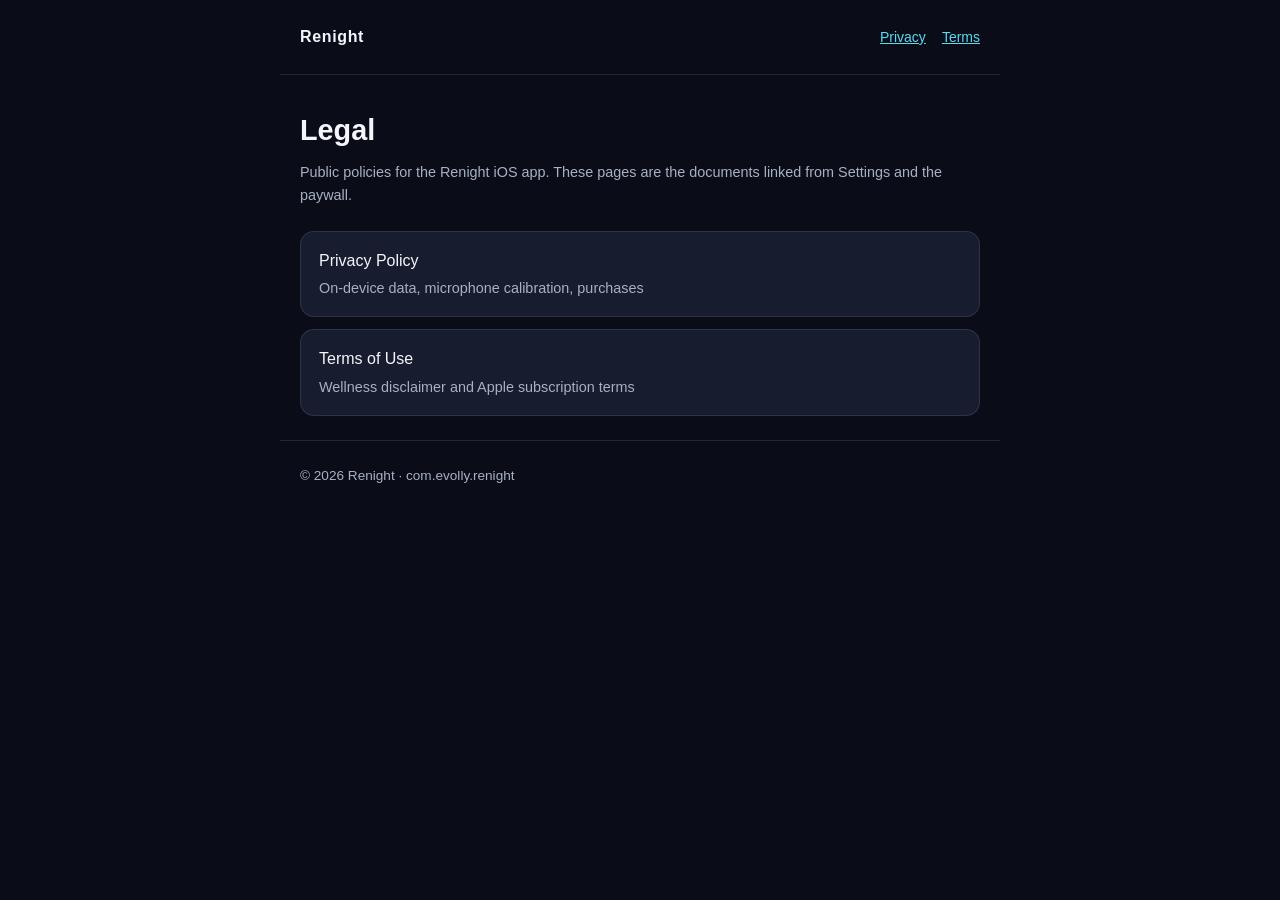
==== index.html @ 6c36dea8 "Add Renight privacy policy and terms for GitHub Pages" ====
<!DOCTYPE html>
<html lang="en">
<head>
  <meta charset="utf-8">
  <meta name="viewport" content="width=device-width, initial-scale=1">
  <title>Renight Legal</title>
  <link rel="stylesheet" href="style.css">
</head>
<body>
  <header>
    <a class="brand" href="./">Renight</a>
    <nav>
      <a href="privacy.html">Privacy</a>
      <a href="terms.html">Terms</a>
    </nav>
  </header>
  <main>
    <h1>Legal</h1>
    <p class="meta">Public policies for the Renight iOS app. These pages are the documents linked from Settings and the paywall.</p>
    <div class="links">
      <a href="privacy.html">Privacy Policy<span>On-device data, microphone calibration, purchases</span></a>
      <a href="terms.html">Terms of Use<span>Wellness disclaimer and Apple subscription terms</span></a>
    </div>
  </main>
  <footer>© 2026 Renight · com.evolly.renight</footer>
</body>
</html>
---- style.css ----
:root {
  --bg: #0a0d17;
  --card: #171c2e;
  --text: #f4f6fb;
  --muted: #a8b0c4;
  --accent: #59d9f2;
  --line: rgba(255, 255, 255, 0.1);
}
* { box-sizing: border-box; }
html, body {
  margin: 0;
  background: var(--bg);
  color: var(--text);
  font-family: -apple-system, BlinkMacSystemFont, "Segoe UI", sans-serif;
  line-height: 1.6;
}
body { min-height: 100vh; }
a { color: var(--accent); }
header, main, footer {
  max-width: 720px;
  margin: 0 auto;
  padding: 24px 20px;
}
header {
  display: flex;
  align-items: baseline;
  justify-content: space-between;
  gap: 16px;
  border-bottom: 1px solid var(--line);
}
nav { display: flex; gap: 16px; font-size: 14px; }
.brand { font-weight: 650; letter-spacing: 0.04em; color: var(--text); text-decoration: none; }
h1 { font-size: 1.8rem; margin: 8px 0 8px; }
.meta { color: var(--muted); font-size: 0.9rem; }
.card {
  background: var(--card);
  border: 1px solid var(--line);
  border-radius: 16px;
  padding: 20px 22px;
  margin: 16px 0;
}
h2 { font-size: 1.1rem; margin: 0 0 8px; }
p { margin: 0 0 12px; color: var(--text); }
.card p:last-child { margin-bottom: 0; }
footer { color: var(--muted); font-size: 0.85rem; border-top: 1px solid var(--line); }
.links { display: grid; gap: 12px; margin-top: 24px; }
.links a {
  display: block;
  background: var(--card);
  border: 1px solid var(--line);
  border-radius: 14px;
  padding: 16px 18px;
  text-decoration: none;
  color: var(--text);
}
.links a span { display: block; color: var(--muted); font-size: 0.9rem; margin-top: 4px; }
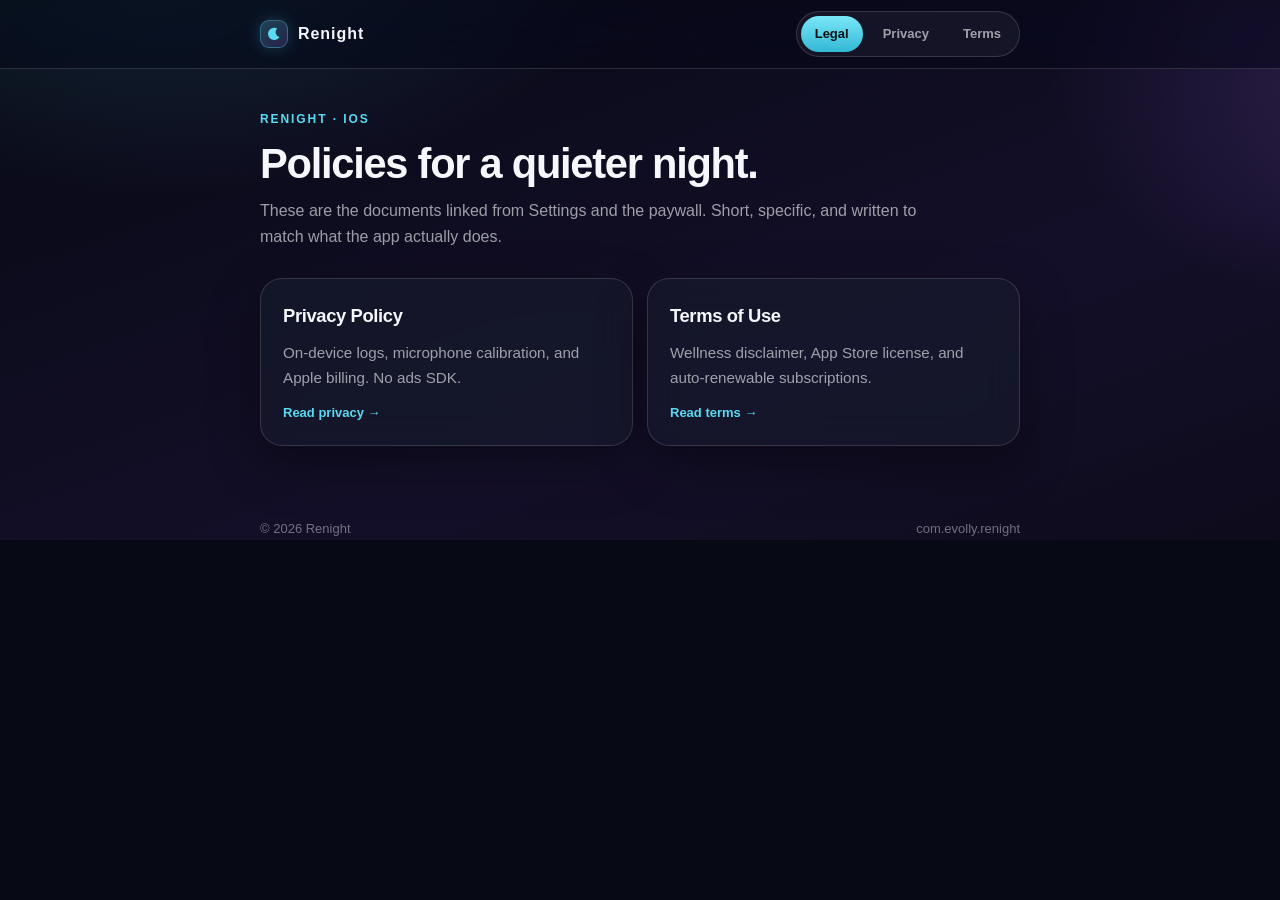
==== commit f0dc6b22: "Restyle legal pages to match Renight glass UI" ====
--- a/index.html
+++ b/index.html
@@ -7,21 +7,47 @@
   <link rel="stylesheet" href="style.css">
 </head>
 <body>
-  <header>
-    <a class="brand" href="./">Renight</a>
-    <nav>
-      <a href="privacy.html">Privacy</a>
-      <a href="terms.html">Terms</a>
-    </nav>
+  <header class="top">
+    <div class="top-inner">
+      <a class="brand" href="./">
+        <span class="mark" aria-hidden="true">
+          <svg width="16" height="16" viewBox="0 0 16 16" fill="none">
+            <path d="M11.2 2.4A6.2 6.2 0 1 0 13.6 11 5.1 5.1 0 0 1 11.2 2.4Z" fill="#59D9F2"/>
+          </svg>
+        </span>
+        Renight
+      </a>
+      <nav>
+        <a href="./" class="active">Legal</a>
+        <a href="privacy.html">Privacy</a>
+        <a href="terms.html">Terms</a>
+      </nav>
+    </div>
   </header>
+
   <main>
-    <h1>Legal</h1>
-    <p class="meta">Public policies for the Renight iOS app. These pages are the documents linked from Settings and the paywall.</p>
+    <section class="hero">
+      <div class="kicker">Renight · iOS</div>
+      <h1>Policies for a quieter night.</h1>
+      <p class="meta">These are the documents linked from Settings and the paywall. Short, specific, and written to match what the app actually does.</p>
+    </section>
     <div class="links">
-      <a href="privacy.html">Privacy Policy<span>On-device data, microphone calibration, purchases</span></a>
-      <a href="terms.html">Terms of Use<span>Wellness disclaimer and Apple subscription terms</span></a>
+      <a class="tile" href="privacy.html">
+        <strong>Privacy Policy</strong>
+        <span>On-device logs, microphone calibration, and Apple billing. No ads SDK.</span>
+        <em>Read privacy →</em>
+      </a>
+      <a class="tile" href="terms.html">
+        <strong>Terms of Use</strong>
+        <span>Wellness disclaimer, App Store license, and auto-renewable subscriptions.</span>
+        <em>Read terms →</em>
+      </a>
     </div>
   </main>
-  <footer>© 2026 Renight · com.evolly.renight</footer>
+
+  <footer class="site-foot">
+    <span>© 2026 Renight</span>
+    <span>com.evolly.renight</span>
+  </footer>
 </body>
 </html>
--- a/style.css
+++ b/style.css
@@ -1,56 +1,242 @@
 :root {
-  --bg: #0a0d17;
-  --card: #171c2e;
-  --text: #f4f6fb;
-  --muted: #a8b0c4;
+  --bg-1: #070914;
+  --bg-2: #140f29;
+  --bg-3: #08070f;
+  --glass: rgba(23, 28, 46, 0.62);
+  --glass-strong: rgba(18, 22, 38, 0.82);
+  --text: #f5f7fc;
+  --muted: rgba(245, 247, 252, 0.62);
+  --faint: rgba(245, 247, 252, 0.42);
   --accent: #59d9f2;
-  --line: rgba(255, 255, 255, 0.1);
-}
+  --accent-deep: #33b8d4;
+  --violet: #ad73fa;
+  --gold: #fac759;
+  --stroke: rgba(255, 255, 255, 0.14);
+  --shadow: 0 18px 50px rgba(0, 0, 0, 0.35);
+  --radius: 22px;
+  --max: 760px;
+}
+
 * { box-sizing: border-box; }
+
 html, body {
   margin: 0;
-  background: var(--bg);
+  min-height: 100%;
   color: var(--text);
-  font-family: -apple-system, BlinkMacSystemFont, "Segoe UI", sans-serif;
-  line-height: 1.6;
-}
-body { min-height: 100vh; }
-a { color: var(--accent); }
-header, main, footer {
-  max-width: 720px;
+  font-family: "SF Pro Text", "SF Pro Display", -apple-system, BlinkMacSystemFont, "Segoe UI", sans-serif;
+  line-height: 1.65;
+  background: var(--bg-1);
+}
+
+body {
+  background:
+    radial-gradient(900px 520px at 12% -10%, rgba(89, 217, 242, 0.16), transparent 55%),
+    radial-gradient(720px 480px at 110% 8%, rgba(173, 115, 250, 0.18), transparent 50%),
+    radial-gradient(700px 500px at 50% 120%, rgba(115, 140, 250, 0.12), transparent 55%),
+    linear-gradient(160deg, var(--bg-1), var(--bg-2) 48%, var(--bg-3));
+  background-attachment: fixed;
+}
+
+.wrap {
+  width: min(var(--max), calc(100% - 32px));
   margin: 0 auto;
-  padding: 24px 20px;
-}
-header {
-  display: flex;
-  align-items: baseline;
+}
+
+.top {
+  position: sticky;
+  top: 0;
+  z-index: 10;
+  backdrop-filter: blur(22px) saturate(140%);
+  -webkit-backdrop-filter: blur(22px) saturate(140%);
+  background: rgba(7, 9, 20, 0.55);
+  border-bottom: 1px solid var(--stroke);
+}
+
+.top-inner {
+  width: min(var(--max), calc(100% - 32px));
+  margin: 0 auto;
+  display: flex;
+  align-items: center;
   justify-content: space-between;
   gap: 16px;
-  border-bottom: 1px solid var(--line);
-}
-nav { display: flex; gap: 16px; font-size: 14px; }
-.brand { font-weight: 650; letter-spacing: 0.04em; color: var(--text); text-decoration: none; }
-h1 { font-size: 1.8rem; margin: 8px 0 8px; }
-.meta { color: var(--muted); font-size: 0.9rem; }
+  min-height: 68px;
+}
+
+.brand {
+  display: flex;
+  align-items: center;
+  gap: 10px;
+  color: var(--text);
+  text-decoration: none;
+  font-weight: 650;
+  letter-spacing: 0.06em;
+}
+
+.mark {
+  width: 28px;
+  height: 28px;
+  display: grid;
+  place-items: center;
+  border-radius: 9px;
+  background: linear-gradient(145deg, rgba(89, 217, 242, 0.25), rgba(173, 115, 250, 0.2));
+  border: 1px solid rgba(89, 217, 242, 0.35);
+  box-shadow: 0 0 16px rgba(89, 217, 242, 0.22);
+}
+
+.mark svg { display: block; }
+
+nav {
+  display: flex;
+  gap: 6px;
+  padding: 4px;
+  border-radius: 999px;
+  background: rgba(255, 255, 255, 0.05);
+  border: 1px solid var(--stroke);
+}
+
+nav a {
+  color: var(--muted);
+  text-decoration: none;
+  font-size: 13px;
+  font-weight: 550;
+  padding: 7px 14px;
+  border-radius: 999px;
+}
+
+nav a:hover { color: var(--text); }
+nav a.active {
+  color: #081016;
+  background: linear-gradient(180deg, #7ae7f8, var(--accent-deep));
+}
+
+main {
+  width: min(var(--max), calc(100% - 32px));
+  margin: 0 auto;
+  padding: 36px 0 72px;
+}
+
+.hero {
+  margin-bottom: 28px;
+}
+
+.kicker {
+  display: inline-flex;
+  align-items: center;
+  gap: 8px;
+  color: var(--accent);
+  font-size: 12px;
+  font-weight: 650;
+  letter-spacing: 0.16em;
+  text-transform: uppercase;
+  margin-bottom: 10px;
+}
+
+h1 {
+  margin: 0 0 10px;
+  font-size: clamp(1.9rem, 4vw, 2.6rem);
+  line-height: 1.15;
+  letter-spacing: -0.03em;
+  font-weight: 700;
+}
+
+.meta {
+  color: var(--muted);
+  margin: 0;
+  max-width: 42em;
+}
+
+.stack { display: grid; gap: 14px; }
+
 .card {
-  background: var(--card);
-  border: 1px solid var(--line);
-  border-radius: 16px;
-  padding: 20px 22px;
-  margin: 16px 0;
-}
-h2 { font-size: 1.1rem; margin: 0 0 8px; }
-p { margin: 0 0 12px; color: var(--text); }
+  position: relative;
+  overflow: hidden;
+  background: var(--glass);
+  border: 1px solid var(--stroke);
+  border-radius: var(--radius);
+  padding: 22px 24px 20px;
+  box-shadow: var(--shadow);
+  backdrop-filter: blur(18px);
+  -webkit-backdrop-filter: blur(18px);
+}
+
+.card::before {
+  content: "";
+  position: absolute;
+  inset: 0 0 auto;
+  height: 1px;
+  background: linear-gradient(90deg, transparent, rgba(255,255,255,0.45), transparent);
+}
+
+h2 {
+  margin: 0 0 8px;
+  font-size: 1.05rem;
+  letter-spacing: -0.01em;
+}
+
+p {
+  margin: 0 0 12px;
+  color: rgba(245, 247, 252, 0.86);
+}
+
 .card p:last-child { margin-bottom: 0; }
-footer { color: var(--muted); font-size: 0.85rem; border-top: 1px solid var(--line); }
-.links { display: grid; gap: 12px; margin-top: 24px; }
-.links a {
-  display: block;
-  background: var(--card);
-  border: 1px solid var(--line);
-  border-radius: 14px;
-  padding: 16px 18px;
+
+.links {
+  display: grid;
+  grid-template-columns: 1fr 1fr;
+  gap: 14px;
+  margin-top: 8px;
+}
+
+.tile {
+  display: flex;
+  flex-direction: column;
+  gap: 8px;
+  min-height: 168px;
+  padding: 22px;
   text-decoration: none;
   color: var(--text);
-}
-.links a span { display: block; color: var(--muted); font-size: 0.9rem; margin-top: 4px; }
+  background: var(--glass);
+  border: 1px solid var(--stroke);
+  border-radius: var(--radius);
+  box-shadow: var(--shadow);
+  backdrop-filter: blur(18px);
+  transition: transform 0.2s ease, border-color 0.2s ease;
+}
+
+.tile:hover {
+  transform: translateY(-2px);
+  border-color: rgba(89, 217, 242, 0.45);
+}
+
+.tile strong {
+  font-size: 1.15rem;
+  letter-spacing: -0.02em;
+}
+
+.tile span { color: var(--muted); font-size: 0.95rem; }
+.tile em {
+  margin-top: auto;
+  font-style: normal;
+  color: var(--accent);
+  font-size: 13px;
+  font-weight: 600;
+}
+
+.site-foot {
+  width: min(var(--max), calc(100% - 32px));
+  margin: 0 auto 36px;
+  color: var(--faint);
+  font-size: 13px;
+  display: flex;
+  justify-content: space-between;
+  gap: 12px;
+  flex-wrap: wrap;
+}
+
+.site-foot a { color: var(--muted); text-decoration: none; }
+.site-foot a:hover { color: var(--accent); }
+
+@media (max-width: 640px) {
+  .links { grid-template-columns: 1fr; }
+  nav a { padding: 7px 11px; }
+}
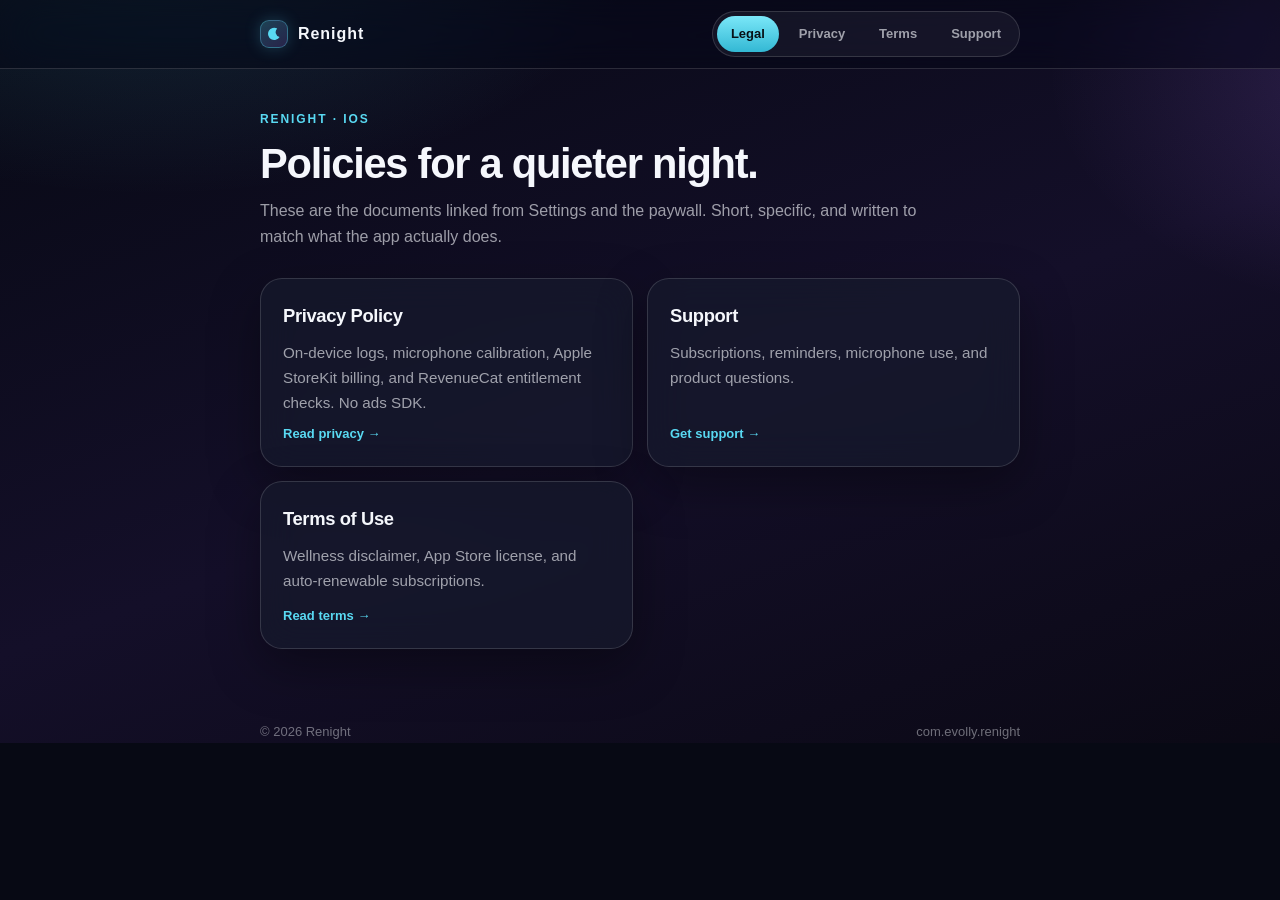
==== commit 9dcb604c: "Add support page and sync legal disclosures for Renight 2.1" ====
--- a/index.html
+++ b/index.html
@@ -21,6 +21,7 @@
         <a href="./" class="active">Legal</a>
         <a href="privacy.html">Privacy</a>
         <a href="terms.html">Terms</a>
+        <a href="support.html">Support</a>
       </nav>
     </div>
   </header>
@@ -34,8 +35,13 @@
     <div class="links">
       <a class="tile" href="privacy.html">
         <strong>Privacy Policy</strong>
-        <span>On-device logs, microphone calibration, and Apple billing. No ads SDK.</span>
+        <span>On-device logs, microphone calibration, Apple StoreKit billing, and RevenueCat entitlement checks. No ads SDK.</span>
         <em>Read privacy →</em>
+      </a>
+      <a class="tile" href="support.html">
+        <strong>Support</strong>
+        <span>Subscriptions, reminders, microphone use, and product questions.</span>
+        <em>Get support →</em>
       </a>
       <a class="tile" href="terms.html">
         <strong>Terms of Use</strong>
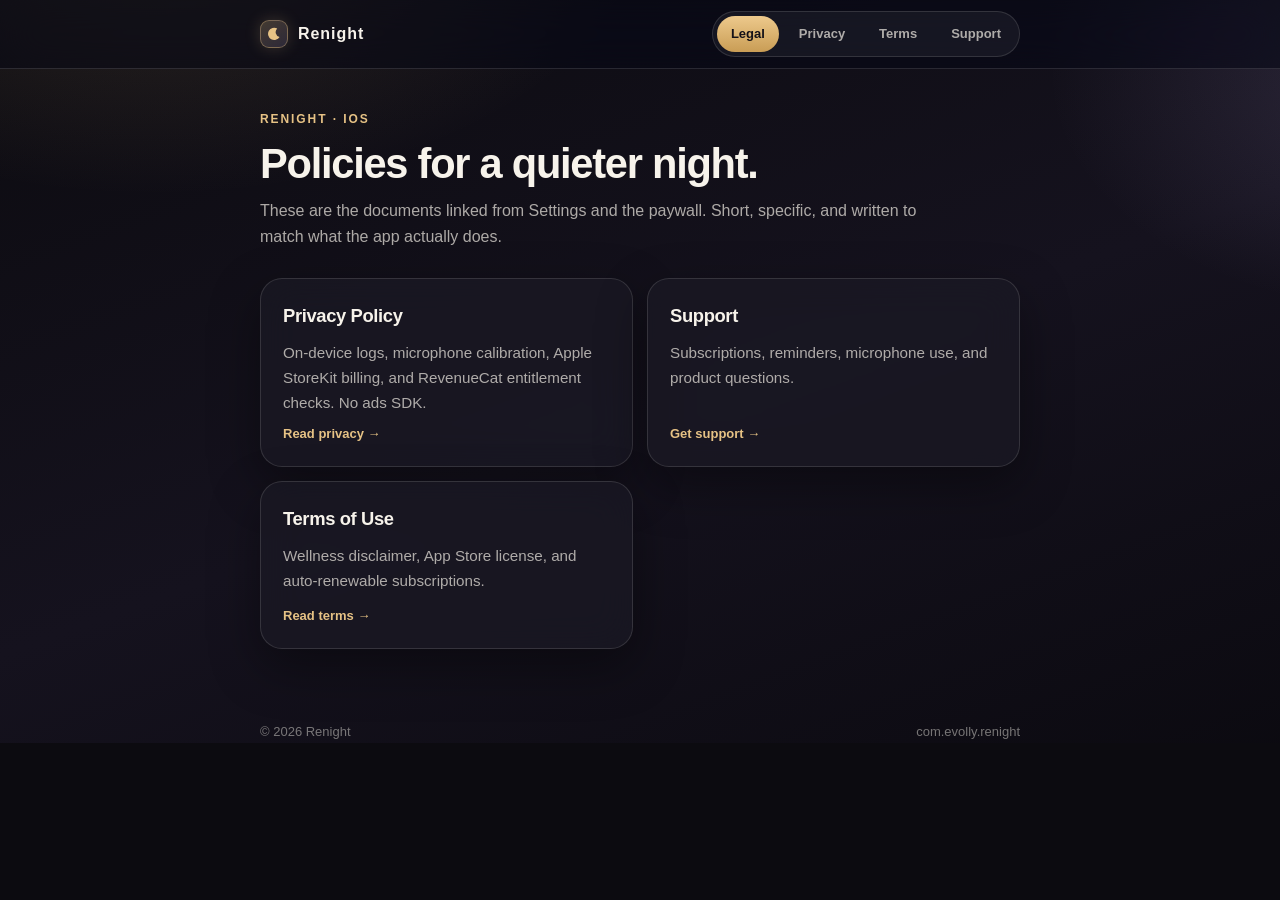
==== commit 0468152e: "更新法务与支持页至2.2暖月光视觉并补全本机私密存储说明" ====
--- a/index.html
+++ b/index.html
@@ -12,7 +12,7 @@
       <a class="brand" href="./">
         <span class="mark" aria-hidden="true">
           <svg width="16" height="16" viewBox="0 0 16 16" fill="none">
-            <path d="M11.2 2.4A6.2 6.2 0 1 0 13.6 11 5.1 5.1 0 0 1 11.2 2.4Z" fill="#59D9F2"/>
+            <path d="M11.2 2.4A6.2 6.2 0 1 0 13.6 11 5.1 5.1 0 0 1 11.2 2.4Z" fill="#E6C285"/>
           </svg>
         </span>
         Renight
--- a/style.css
+++ b/style.css
@@ -1,18 +1,18 @@
 :root {
-  --bg-1: #070914;
-  --bg-2: #140f29;
-  --bg-3: #08070f;
-  --glass: rgba(23, 28, 46, 0.62);
-  --glass-strong: rgba(18, 22, 38, 0.82);
-  --text: #f5f7fc;
-  --muted: rgba(245, 247, 252, 0.62);
-  --faint: rgba(245, 247, 252, 0.42);
-  --accent: #59d9f2;
-  --accent-deep: #33b8d4;
-  --violet: #ad73fa;
-  --gold: #fac759;
-  --stroke: rgba(255, 255, 255, 0.14);
-  --shadow: 0 18px 50px rgba(0, 0, 0, 0.35);
+  --bg-1: #0c0b10;
+  --bg-2: #15121e;
+  --bg-3: #09080d;
+  --glass: rgba(27, 25, 36, 0.72);
+  --glass-strong: rgba(20, 18, 28, 0.88);
+  --text: #f7f3eb;
+  --muted: rgba(247, 243, 235, 0.68);
+  --faint: rgba(247, 243, 235, 0.45);
+  --accent: #e6c285;
+  --accent-deep: #c99d55;
+  --violet: #b09ed8;
+  --gold: #edc98c;
+  --stroke: rgba(247, 243, 235, 0.13);
+  --shadow: 0 18px 50px rgba(0, 0, 0, 0.38);
   --radius: 22px;
   --max: 760px;
 }
@@ -30,9 +30,9 @@
 
 body {
   background:
-    radial-gradient(900px 520px at 12% -10%, rgba(89, 217, 242, 0.16), transparent 55%),
-    radial-gradient(720px 480px at 110% 8%, rgba(173, 115, 250, 0.18), transparent 50%),
-    radial-gradient(700px 500px at 50% 120%, rgba(115, 140, 250, 0.12), transparent 55%),
+    radial-gradient(900px 520px at 12% -10%, rgba(230, 194, 133, 0.15), transparent 55%),
+    radial-gradient(720px 480px at 110% 8%, rgba(176, 158, 216, 0.16), transparent 50%),
+    radial-gradient(700px 500px at 50% 120%, rgba(158, 174, 209, 0.12), transparent 55%),
     linear-gradient(160deg, var(--bg-1), var(--bg-2) 48%, var(--bg-3));
   background-attachment: fixed;
 }
@@ -78,9 +78,9 @@
   display: grid;
   place-items: center;
   border-radius: 9px;
-  background: linear-gradient(145deg, rgba(89, 217, 242, 0.25), rgba(173, 115, 250, 0.2));
-  border: 1px solid rgba(89, 217, 242, 0.35);
-  box-shadow: 0 0 16px rgba(89, 217, 242, 0.22);
+  background: linear-gradient(145deg, rgba(230, 194, 133, 0.24), rgba(176, 158, 216, 0.18));
+  border: 1px solid rgba(230, 194, 133, 0.38);
+  box-shadow: 0 0 16px rgba(230, 194, 133, 0.2);
 }
 
 .mark svg { display: block; }
@@ -105,8 +105,8 @@
 
 nav a:hover { color: var(--text); }
 nav a.active {
-  color: #081016;
-  background: linear-gradient(180deg, #7ae7f8, var(--accent-deep));
+  color: #141118;
+  background: linear-gradient(180deg, #edc98c, var(--accent-deep));
 }
 
 main {
@@ -205,7 +205,7 @@
 
 .tile:hover {
   transform: translateY(-2px);
-  border-color: rgba(89, 217, 242, 0.45);
+  border-color: rgba(230, 194, 133, 0.45);
 }
 
 .tile strong {
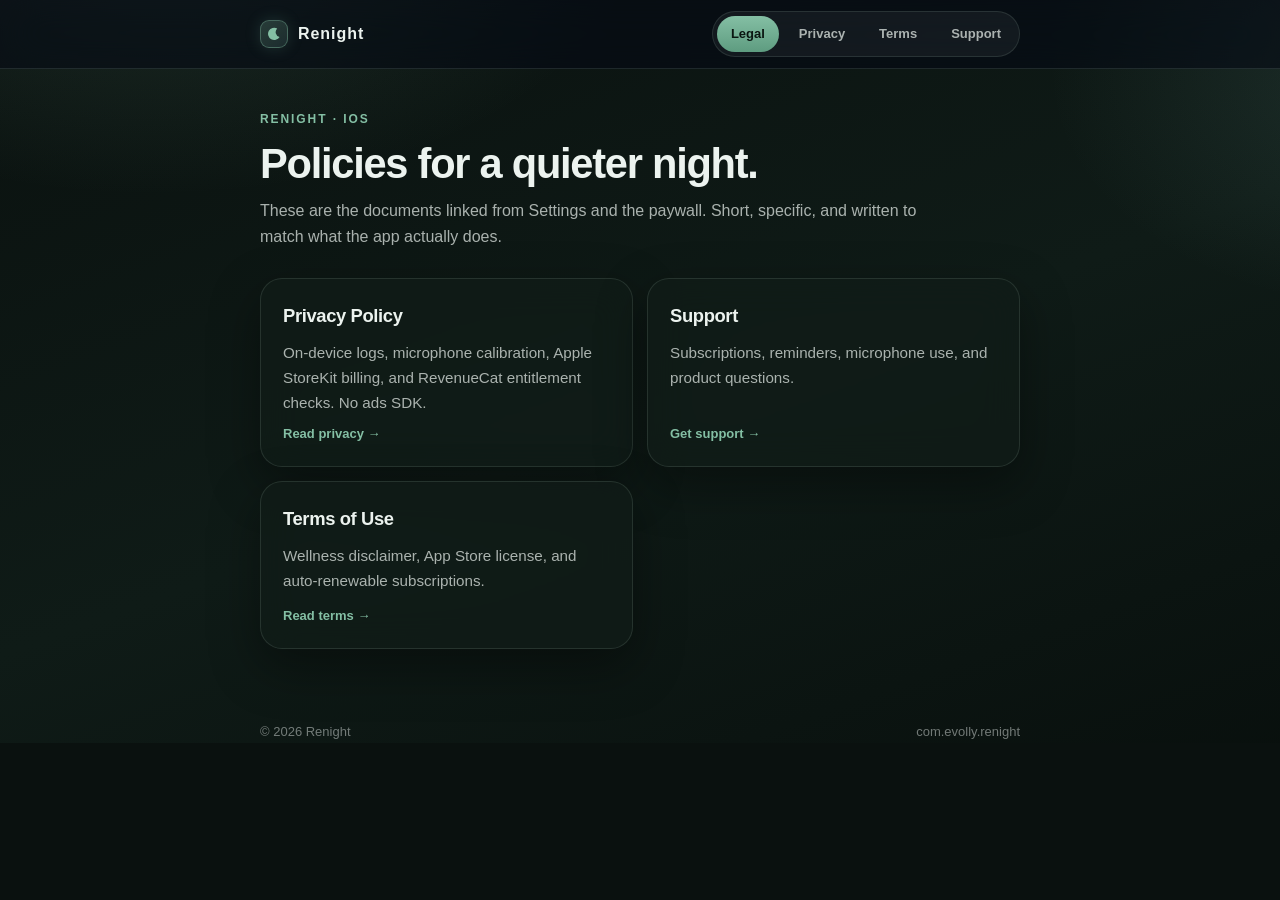
==== commit 498ef30f: "升级独立法务与支持站为京都夜雨苔绿（Kyoto Moss）视觉主题" ====
--- a/index.html
+++ b/index.html
@@ -12,7 +12,7 @@
       <a class="brand" href="./">
         <span class="mark" aria-hidden="true">
           <svg width="16" height="16" viewBox="0 0 16 16" fill="none">
-            <path d="M11.2 2.4A6.2 6.2 0 1 0 13.6 11 5.1 5.1 0 0 1 11.2 2.4Z" fill="#E6C285"/>
+            <path d="M11.2 2.4A6.2 6.2 0 1 0 13.6 11 5.1 5.1 0 0 1 11.2 2.4Z" fill="#84BFA4"/>
           </svg>
         </span>
         Renight
--- a/style.css
+++ b/style.css
@@ -1,17 +1,17 @@
 :root {
-  --bg-1: #0c0b10;
-  --bg-2: #15121e;
-  --bg-3: #09080d;
-  --glass: rgba(27, 25, 36, 0.72);
-  --glass-strong: rgba(20, 18, 28, 0.88);
-  --text: #f7f3eb;
-  --muted: rgba(247, 243, 235, 0.68);
-  --faint: rgba(247, 243, 235, 0.45);
-  --accent: #e6c285;
-  --accent-deep: #c99d55;
-  --violet: #b09ed8;
-  --gold: #edc98c;
-  --stroke: rgba(247, 243, 235, 0.13);
+  --bg-1: #0a110f;
+  --bg-2: #0f1b17;
+  --bg-3: #070d0b;
+  --glass: rgba(17, 29, 24, 0.72);
+  --glass-strong: rgba(13, 23, 19, 0.88);
+  --text: #ecf3ef;
+  --muted: rgba(236, 243, 239, 0.70);
+  --faint: rgba(236, 243, 239, 0.46);
+  --accent: #84bfa4;
+  --accent-deep: #5e9c80;
+  --violet: #7bb0a8;
+  --gold: #d4a373;
+  --stroke: rgba(199, 230, 214, 0.12);
   --shadow: 0 18px 50px rgba(0, 0, 0, 0.38);
   --radius: 22px;
   --max: 760px;
@@ -30,9 +30,9 @@
 
 body {
   background:
-    radial-gradient(900px 520px at 12% -10%, rgba(230, 194, 133, 0.15), transparent 55%),
-    radial-gradient(720px 480px at 110% 8%, rgba(176, 158, 216, 0.16), transparent 50%),
-    radial-gradient(700px 500px at 50% 120%, rgba(158, 174, 209, 0.12), transparent 55%),
+    radial-gradient(900px 520px at 12% -10%, rgba(132, 191, 164, 0.16), transparent 55%),
+    radial-gradient(720px 480px at 110% 8%, rgba(123, 176, 168, 0.14), transparent 50%),
+    radial-gradient(700px 500px at 50% 120%, rgba(212, 163, 115, 0.10), transparent 55%),
     linear-gradient(160deg, var(--bg-1), var(--bg-2) 48%, var(--bg-3));
   background-attachment: fixed;
 }
@@ -78,9 +78,9 @@
   display: grid;
   place-items: center;
   border-radius: 9px;
-  background: linear-gradient(145deg, rgba(230, 194, 133, 0.24), rgba(176, 158, 216, 0.18));
-  border: 1px solid rgba(230, 194, 133, 0.38);
-  box-shadow: 0 0 16px rgba(230, 194, 133, 0.2);
+  background: linear-gradient(145deg, rgba(132, 191, 164, 0.24), rgba(123, 176, 168, 0.16));
+  border: 1px solid rgba(132, 191, 164, 0.38);
+  box-shadow: 0 0 16px rgba(132, 191, 164, 0.18);
 }
 
 .mark svg { display: block; }
@@ -105,8 +105,8 @@
 
 nav a:hover { color: var(--text); }
 nav a.active {
-  color: #141118;
-  background: linear-gradient(180deg, #edc98c, var(--accent-deep));
+  color: #0a1611;
+  background: linear-gradient(180deg, #84bfa4, var(--accent-deep));
 }
 
 main {
